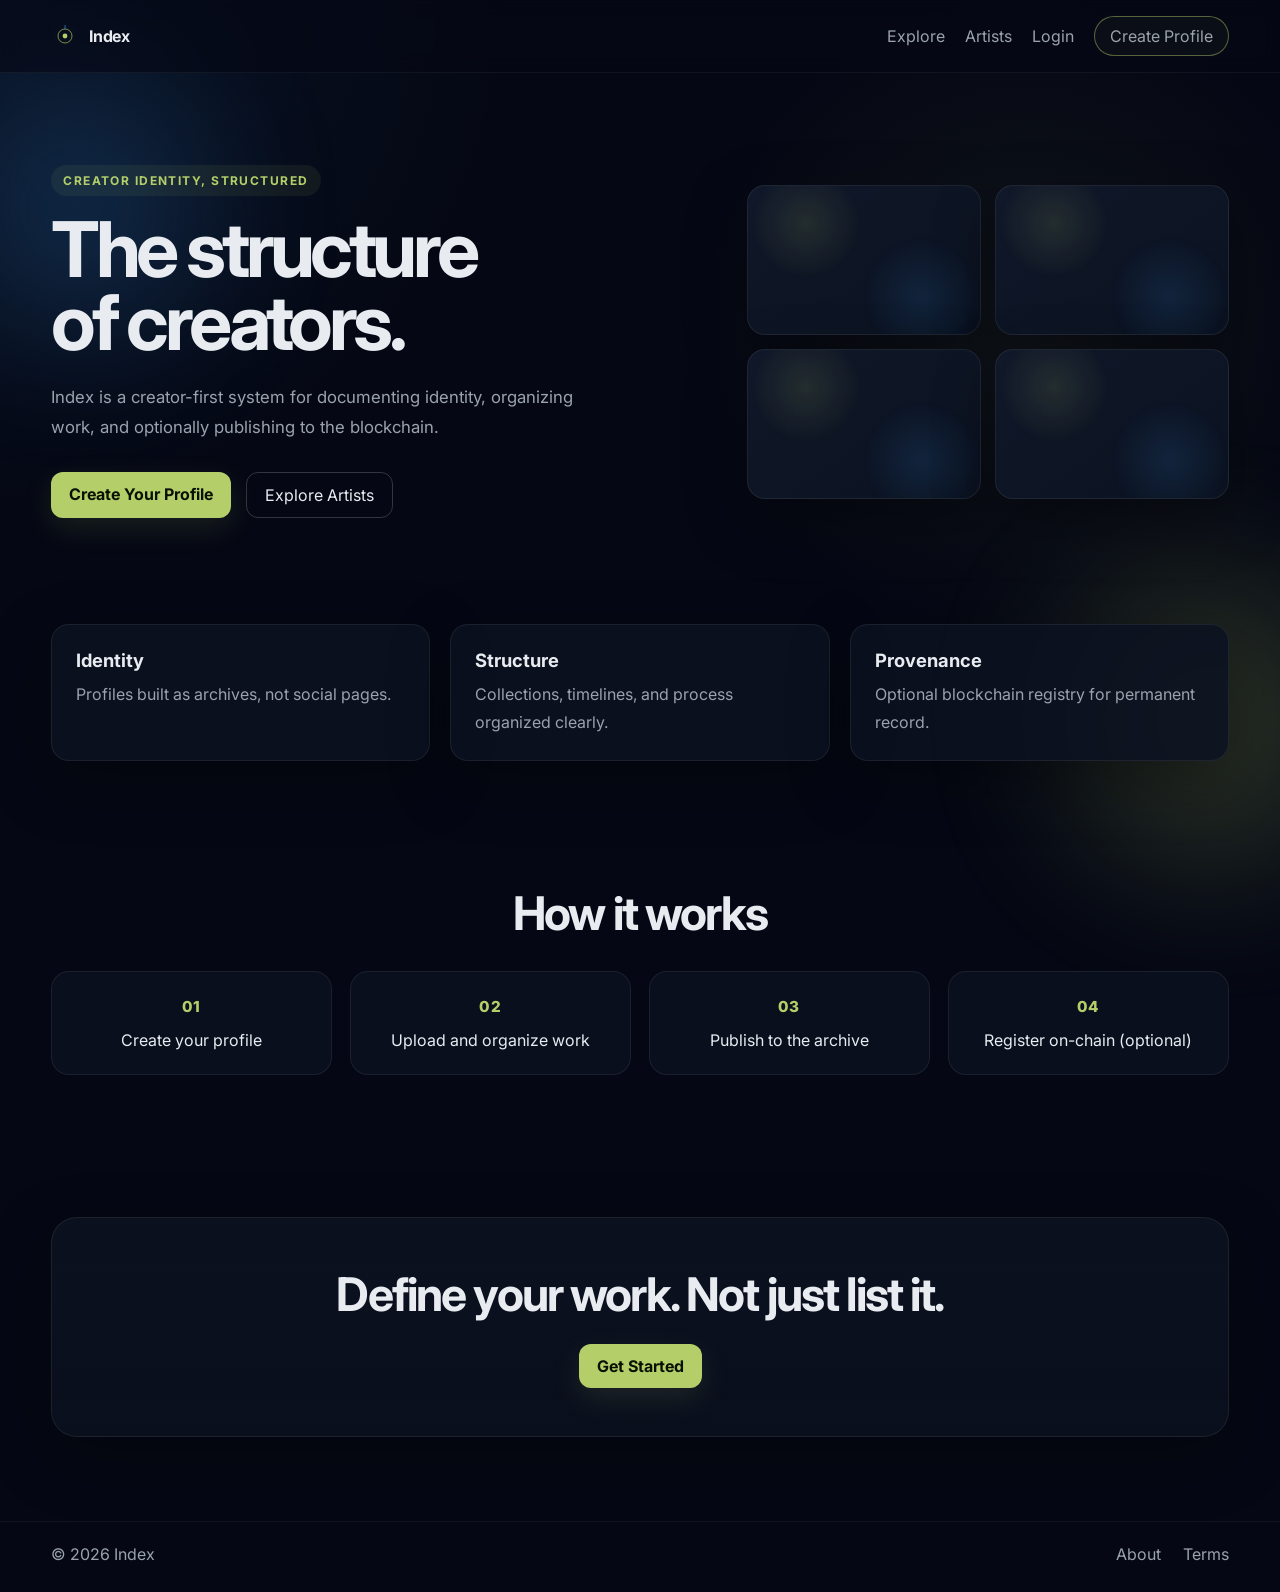
==== index.html @ c453631f "first commit" ====
<!DOCTYPE html>
<html lang="en">
<head>
  <meta charset="UTF-8" />
  <meta name="viewport" content="width=device-width, initial-scale=1.0"/>
  <title>Index — The Structure of Creators</title>
  <link rel="stylesheet" href="styles.css"/>
  <link href="https://fonts.googleapis.com/css2?family=Inter:wght@400;500;600;700;800&display=swap" rel="stylesheet">
</head>
<body>

  <div class="bg-orb bg-orb-1"></div>
  <div class="bg-orb bg-orb-2"></div>

  <!-- NAV -->
  <header class="nav fade-in">
    <div class="container nav-inner">

      <div class="logo">
        <a href="index.html">
            <svg class="logo-mark" width="28" height="28" viewBox="0 0 64 64" fill="none">
            <circle cx="32" cy="32" r="16" stroke="#B4CF6A" stroke-width="1.5"/>
            <circle cx="32" cy="32" r="5.5" fill="#B4CF6A"/>
            <line x1="32" y1="8" x2="32" y2="15" stroke="#3A9DF7" stroke-width="1.5" stroke-linecap="round"/>
            </svg>
            <span>Index</span>
        </a>
        </div>

      <nav class="nav-links">
        <a href="explore.html">Explore</a>
        <a href="artists.html">Artists</a>
        <a href="login.html">Login</a>
        <a href="profile-create.html" class="btn-outline">Create Profile</a>
     </nav>

    </div>
  </header>

  <!-- HERO -->
  <section class="hero">
    <div class="container hero-grid">

      <div class="hero-left fade-up delay-1">
        <div class="eyebrow">CREATOR IDENTITY, STRUCTURED</div>
        <h1>
          The structure<br/>
          of creators.
        </h1>

        <p>
          Index is a creator-first system for documenting identity,
          organizing work, and optionally publishing to the blockchain.
        </p>

        <div class="hero-actions">
            <a href="profile-create.html" class="btn-primary">Create Your Profile</a>
            <a href="artists.html" class="btn-ghost">Explore Artists</a>
        </div>
      </div>

      <div class="hero-right fade-up delay-2">
        <div class="hero-art-grid">
          <div class="art-card art-card-1"></div>
          <div class="art-card art-card-2"></div>
          <div class="art-card art-card-3"></div>
          <div class="art-card art-card-4"></div>
        </div>
      </div>

    </div>
  </section>

  <!-- VALUE -->
  <section class="value">
    <div class="container value-grid">
      <div class="value-card fade-up delay-1">
        <h3>Identity</h3>
        <p>Profiles built as archives, not social pages.</p>
      </div>

      <div class="value-card fade-up delay-2">
        <h3>Structure</h3>
        <p>Collections, timelines, and process organized clearly.</p>
      </div>

      <div class="value-card fade-up delay-3">
        <h3>Provenance</h3>
        <p>Optional blockchain registry for permanent record.</p>
      </div>
    </div>
  </section>

  <!-- HOW IT WORKS -->
  <section class="steps">
    <div class="container fade-up">
      <h2>How it works</h2>

      <div class="steps-grid">
        <div class="step-card">
          <span>01</span>
          <p>Create your profile</p>
        </div>
        <div class="step-card">
          <span>02</span>
          <p>Upload and organize work</p>
        </div>
        <div class="step-card">
          <span>03</span>
          <p>Publish to the archive</p>
        </div>
        <div class="step-card">
          <span>04</span>
          <p>Register on-chain (optional)</p>
        </div>
      </div>
    </div>
  </section>

  <!-- CTA -->
  <section class="cta">
    <div class="container fade-up">
      <h2>Define your work. Not just list it.</h2>
      <button class="btn-primary">Get Started</button>
    </div>
  </section>

  <!-- FOOTER -->
  <footer class="footer fade-in">
    <div class="container footer-inner">
      <span>© 2026 Index</span>
      <div>
        <a href="#">About</a>
        <a href="#">Terms</a>
      </div>
    </div>
  </footer>

</body>
</html>
---- styles.css ----
:root {
  --bg: #050814;
  --panel: #0c1220;
  --panel-2: #11192b;

  --text: #e8ecf1;
  --muted: #9aa3ad;

  --accent: #b4cf6a;
  --accent2: #3a9df7;

  --border: rgba(255,255,255,0.07);
  --shadow: 0 20px 60px rgba(0,0,0,0.35);
}

* {
  box-sizing: border-box;
}

html {
  scroll-behavior: smooth;
}

body {
  margin: 0;
  font-family: "Inter", sans-serif;
  background:
    radial-gradient(circle at top left, rgba(58,157,247,0.08), transparent 25%),
    radial-gradient(circle at 80% 20%, rgba(180,207,106,0.06), transparent 20%),
    var(--bg);
  color: var(--text);
  overflow-x: hidden;
  position: relative;
}

.container {
  width: min(1200px, 92%);
  margin: auto;
  position: relative;
  z-index: 2;
}

a {
  text-decoration: none;
  color: inherit;
}

button {
  font: inherit;
  cursor: pointer;
  transition: transform 0.25s ease, box-shadow 0.25s ease, background 0.25s ease, border-color 0.25s ease;
}


/* BACKGROUND ORBS */
.bg-orb {
  position: fixed;
  border-radius: 999px;
  filter: blur(80px);
  opacity: 0.22;
  pointer-events: none;
  z-index: 0;
  animation: drift 14s ease-in-out infinite alternate;
}

.bg-orb-1 {
  width: 240px;
  height: 240px;
  background: var(--accent2);
  top: 90px;
  left: -40px;
}

.bg-orb-2 {
  width: 280px;
  height: 280px;
  background: var(--accent);
  bottom: 40px;
  right: -70px;
  animation-duration: 18s;
}

/* NAV */
.nav {
  border-bottom: 1px solid rgba(255,255,255,0.05);
  backdrop-filter: blur(10px);
  background: rgba(5, 8, 20, 0.6);
  position: sticky;
  top: 0;
  z-index: 20;
}

.nav-inner {
  display: flex;
  justify-content: space-between;
  align-items: center;
  min-height: 72px;
}

.logo {
  display: flex;
  align-items: center;
  gap: 10px;
  font-weight: 700;
  letter-spacing: -0.02em;
}

.logo-mark {
  filter: drop-shadow(0 0 8px rgba(180, 207, 106, 0.18));
  animation: logoPulse 4.5s ease-in-out infinite;
}

.nav-links {
  display: flex;
  gap: 20px;
  align-items: center;
}

.nav-links a {
  color: var(--muted);
  transition: color 0.2s ease;
}

.nav-links a:hover {
  color: var(--text);
}

.btn-outline {
  border: 1px solid rgba(180, 207, 106, 0.45);
  padding: 9px 15px;
  border-radius: 999px;
  background: rgba(180, 207, 106, 0.04);

  transition: box-shadow 0.25s ease, border-color 0.25s ease;
}

.btn-outline:hover {
  border-color: var(--accent);

  box-shadow:
    0 0 0 2px rgba(180, 207, 106, 0.18),
    0 0 12px rgba(180, 207, 106, 0.28);
}

/* HERO */
.hero {
  padding: 92px 0 72px;
}

.hero-grid {
  display: grid;
  grid-template-columns: 1.15fr 0.85fr;
  gap: 44px;
  align-items: center;
}

.eyebrow {
  display: inline-block;
  margin-bottom: 18px;
  padding: 8px 12px;
  border-radius: 999px;
  background: rgba(180, 207, 106, 0.08);
  color: var(--accent);
  font-size: 12px;
  font-weight: 700;
  letter-spacing: 0.12em;
}

.hero-left h1 {
  font-size: clamp(2.8rem, 6vw, 5rem);
  line-height: 0.95;
  letter-spacing: -0.06em;
  margin: 0 0 22px;
}

.hero-left p {
  color: var(--muted);
  max-width: 560px;
  font-size: 1.05rem;
  line-height: 1.8;
}

.hero-actions {
  margin-top: 30px;
  display: flex;
  gap: 15px;
  flex-wrap: wrap;
}

.btn-primary {
  background: var(--accent);
  color: #0a1102;
  padding: 12px 18px;
  border-radius: 12px;
  border: none;
  font-weight: 700;

  box-shadow: 0 10px 30px rgba(180, 207, 106, 0.12);
  transition: box-shadow 0.25s ease, background 0.25s ease;
}

.btn-primary:hover {
  box-shadow:
    0 0 0 2px rgba(180, 207, 106, 0.25),
    0 0 18px rgba(180, 207, 106, 0.35),
    0 10px 30px rgba(180, 207, 106, 0.18);

  background: #c3db7c;
}

.btn-ghost {
  background: transparent;
  border: 1px solid rgba(255,255,255,0.18);
  color: var(--text);
  padding: 12px 18px;
  border-radius: 12px;

  transition: box-shadow 0.25s ease, border-color 0.25s ease, background 0.25s ease;
}

.btn-ghost:hover {
  border-color: rgba(180, 207, 106, 0.4);

  box-shadow:
    0 0 0 2px rgba(180, 207, 106, 0.18),
    0 0 14px rgba(180, 207, 106, 0.25);

  background: rgba(180, 207, 106, 0.05);
}

/* HERO ART */
.hero-art-grid {
  display: grid;
  grid-template-columns: repeat(2, 1fr);
  gap: 14px;
}

.art-card {
  background:
    linear-gradient(145deg, rgba(17,25,43,0.95), rgba(11,18,32,0.98));
  border: 1px solid var(--border);
  border-radius: 18px;
  box-shadow: var(--shadow);
  min-height: 150px;
  position: relative;
  overflow: hidden;
  transition: transform 0.3s ease, border-color 0.3s ease;
}

.art-card::before {
  content: "";
  position: absolute;
  inset: 0;
  background:
    radial-gradient(circle at 25% 25%, rgba(180,207,106,0.14), transparent 28%),
    radial-gradient(circle at 75% 75%, rgba(58,157,247,0.14), transparent 30%);
  opacity: 0.9;
}

.art-card:hover {
  transform: translateY(-4px) scale(1.01);
  border-color: rgba(180, 207, 106, 0.22);
}

.art-card-1 { animation: floatCard 6s ease-in-out infinite; }
.art-card-2 { animation: floatCard 7.5s ease-in-out infinite 0.6s; }
.art-card-3 { animation: floatCard 6.8s ease-in-out infinite 1.2s; }
.art-card-4 { animation: floatCard 8s ease-in-out infinite 0.9s; }

/* VALUE */
.value {
  padding: 34px 0 66px;
}

.value-grid {
  display: grid;
  grid-template-columns: repeat(3, 1fr);
  gap: 20px;
}

.value-card {
  background: rgba(12, 18, 32, 0.88);
  border: 1px solid var(--border);
  padding: 24px;
  border-radius: 18px;
  box-shadow: var(--shadow);
  transition: transform 0.25s ease, border-color 0.25s ease;
}

.value-card:hover {
  transform: translateY(-4px);
  border-color: rgba(58,157,247,0.22);
}

.value-card h3 {
  margin-top: 0;
  margin-bottom: 10px;
  font-size: 1.15rem;
}

.value-card p {
  margin: 0;
  color: var(--muted);
  line-height: 1.7;
}

/* STEPS */
.steps {
  padding: 58px 0 72px;
  text-align: center;
}

.steps h2,
.cta h2 {
  margin: 0 0 18px;
  font-size: clamp(2rem, 4vw, 2.9rem);
  letter-spacing: -0.04em;
}

.steps-grid {
  display: grid;
  grid-template-columns: repeat(4, 1fr);
  margin-top: 30px;
  gap: 18px;
}

.step-card {
  background: rgba(12, 18, 32, 0.82);
  border: 1px solid var(--border);
  border-radius: 18px;
  padding: 24px 18px;
  transition: transform 0.25s ease, border-color 0.25s ease;
}

.step-card:hover {
  transform: translateY(-4px);
  border-color: rgba(180, 207, 106, 0.22);
}

.step-card span {
  display: inline-block;
  margin-bottom: 14px;
  color: var(--accent);
  font-weight: 800;
  font-size: 0.95rem;
  letter-spacing: 0.08em;
}

.step-card p {
  margin: 0;
  color: var(--text);
}

/* CTA */
.cta {
  padding: 70px 0 84px;
  text-align: center;
}

.cta .container {
  background: linear-gradient(180deg, rgba(12,18,32,0.92), rgba(12,18,32,0.72));
  border: 1px solid var(--border);
  border-radius: 26px;
  padding: 48px 24px;
  box-shadow: var(--shadow);
}

.cta h2 {
  margin-bottom: 22px;
}

/* FOOTER */
.footer {
  border-top: 1px solid rgba(255,255,255,0.05);
  padding: 22px 0 28px;
}

.footer-inner {
  display: flex;
  justify-content: space-between;
  gap: 18px;
  color: var(--muted);
}

.footer-inner a {
  margin-left: 18px;
}

.footer-inner a:hover {
  color: var(--text);
}

/* REVEAL ANIMATIONS */
.fade-in {
  animation: fadeIn 0.9s ease forwards;
}

.fade-up {
  opacity: 0;
  transform: translateY(18px);
  animation: fadeUp 0.9s ease forwards;
}

.delay-1 { animation-delay: 0.12s; }
.delay-2 { animation-delay: 0.28s; }
.delay-3 { animation-delay: 0.44s; }

/* KEYFRAMES */
@keyframes fadeIn {
  from { opacity: 0; }
  to { opacity: 1; }
}

@keyframes fadeUp {
  from {
    opacity: 0;
    transform: translateY(18px);
  }
  to {
    opacity: 1;
    transform: translateY(0);
  }
}

@keyframes floatCard {
  0% { transform: translateY(0px); }
  50% { transform: translateY(-8px); }
  100% { transform: translateY(0px); }
}

@keyframes logoPulse {
  0% {
    transform: scale(1);
    filter: drop-shadow(0 0 4px rgba(180, 207, 106, 0.14));
  }
  50% {
    transform: scale(1.03);
    filter: drop-shadow(0 0 10px rgba(180, 207, 106, 0.24));
  }
  100% {
    transform: scale(1);
    filter: drop-shadow(0 0 4px rgba(180, 207, 106, 0.14));
  }
}

@keyframes drift {
  0% { transform: translate(0, 0) scale(1); }
  100% { transform: translate(18px, -12px) scale(1.05); }
}

/* RESPONSIVE */
@media (max-width: 980px) {
  .hero-grid,
  .value-grid,
  .steps-grid {
    grid-template-columns: 1fr;
  }

  .hero {
    padding-top: 64px;
  }

  .hero-right {
    max-width: 620px;
  }
}

@media (max-width: 720px) {
  .nav-inner,
  .footer-inner {
    flex-direction: column;
    align-items: flex-start;
    justify-content: center;
    padding: 14px 0;
  }

  .nav-links {
    flex-wrap: wrap;
  }

  .hero-art-grid {
    grid-template-columns: 1fr 1fr;
  }

  .art-card {
    min-height: 120px;
  }
}

/* ACCESSIBILITY */
@media (prefers-reduced-motion: reduce) {
  *,
  *::before,
  *::after {
    animation: none !important;
    transition: none !important;
    scroll-behavior: auto !important;
  }
}

/* SECOND HALF AND OTHER PAGES */
.page-hero {
  padding: 72px 0 34px;
}

.page-hero h1 {
  font-size: clamp(2.4rem, 5vw, 4.4rem);
  line-height: 0.96;
  letter-spacing: -0.05em;
  margin: 0 0 16px;
}

.page-hero p {
  max-width: 720px;
  color: var(--muted);
  line-height: 1.8;
  margin: 0;
}

.page-section {
  padding: 20px 0 70px;
}

.grid-3 {
  display: grid;
  grid-template-columns: repeat(3, 1fr);
  gap: 20px;
}

.grid-2 {
  display: grid;
  grid-template-columns: repeat(2, 1fr);
  gap: 20px;
}

.card-pad {
  padding: 22px;
}

.card-title {
  margin: 0 0 8px;
  font-size: 1.1rem;
}

.card-copy {
  margin: 0;
  color: var(--muted);
  line-height: 1.75;
}

.artist-thumb,
.explore-thumb {
  height: 180px;
  border-radius: 14px;
  border: 1px solid rgba(255,255,255,0.06);
  background:
    linear-gradient(rgba(0,0,0,0.16), rgba(0,0,0,0.24)),
    radial-gradient(circle at 25% 25%, rgba(180,207,106,0.16), transparent 28%),
    radial-gradient(circle at 75% 70%, rgba(58,157,247,0.16), transparent 30%),
    #151d2f;
  margin-bottom: 16px;
}

.meta-row {
  display: flex;
  flex-wrap: wrap;
  gap: 10px;
  margin-top: 14px;
}

.meta-pill {
  padding: 8px 12px;
  border-radius: 999px;
  color: var(--text);
  background: rgba(58,157,247,0.08);
  border: 1px solid rgba(58,157,247,0.14);
  font-size: 0.9rem;
}

.form-grid {
  display: grid;
  gap: 16px;
}

.field {
  display: grid;
  gap: 8px;
}

.field label {
  color: var(--muted);
  font-size: 0.92rem;
  font-weight: 600;
}

.field input,
.field textarea {
  width: 100%;
  background: rgba(255,255,255,0.02);
  color: var(--text);
  border: 1px solid rgba(255,255,255,0.08);
  border-radius: 12px;
  padding: 14px 14px;
  font: inherit;
  outline: none;
  transition: border-color 0.25s ease, box-shadow 0.25s ease, background 0.25s ease;
}

.field input:focus,
.field textarea:focus {
  border-color: rgba(180, 207, 106, 0.34);
  box-shadow:
    0 0 0 1px rgba(180, 207, 106, 0.16),
    0 0 14px rgba(180, 207, 106, 0.08);
  background: rgba(255,255,255,0.03);
}

.field textarea {
  min-height: 140px;
  resize: vertical;
}

.login-wrap {
  min-height: calc(100vh - 180px);
  display: grid;
  place-items: center;
}

.login-panel {
  width: min(520px, 100%);
  padding: 28px;
}

.link-row {
  display: flex;
  gap: 18px;
  flex-wrap: wrap;
  margin-top: 18px;
}

.text-link {
  color: var(--accent);
}

.text-link:hover {
  color: #d3e78b;
}

@media (max-width: 980px) {
  .grid-3,
  .grid-2 {
    grid-template-columns: 1fr;
  }
}

/* THE THIRD PART PROFILE AND ARTWORK DETAIL PAGES */

.artist-hero-grid {
  display: grid;
  grid-template-columns: 1.1fr 0.9fr;
  gap: 20px;
  align-items: stretch;
}

.artist-layout {
  display: grid;
  grid-template-columns: 1.2fr 0.8fr;
  gap: 20px;
}

.artist-sidebar {
  display: grid;
  gap: 20px;
  align-content: start;
}

.artist-avatar-xl {
  min-height: 320px;
  border-radius: 18px;
  border: 1px solid rgba(255,255,255,0.06);
  background:
    linear-gradient(rgba(0,0,0,0.14), rgba(0,0,0,0.24)),
    radial-gradient(circle at 25% 25%, rgba(180,207,106,0.18), transparent 28%),
    radial-gradient(circle at 75% 70%, rgba(58,157,247,0.18), transparent 30%),
    #151d2f;
}

.section-header {
  display: flex;
  align-items: center;
  justify-content: space-between;
  gap: 16px;
  margin-bottom: 20px;
}

.section-title {
  margin: 0 0 10px;
  font-size: 1.5rem;
  letter-spacing: -0.03em;
}

.index-quote {
  margin: 0;
  padding: 18px 18px;
  border-left: 3px solid var(--accent);
  border-radius: 12px;
  background: rgba(180, 207, 106, 0.05);
  color: var(--text);
  line-height: 1.8;
}

.timeline-list {
  display: grid;
  gap: 14px;
}

.timeline-row {
  display: grid;
  grid-template-columns: 80px 1fr;
  gap: 14px;
  padding-top: 14px;
  border-top: 1px solid rgba(255,255,255,0.06);
}

.timeline-row span {
  color: var(--accent);
  font-weight: 700;
}

.timeline-row p {
  margin: 0;
  color: var(--muted);
  line-height: 1.75;
}

.sidebar-group + .sidebar-group,
.detail-group + .detail-group {
  margin-top: 20px;
}

.sidebar-label {
  display: block;
  margin-bottom: 8px;
  color: var(--muted);
  font-size: 0.86rem;
  font-weight: 700;
  letter-spacing: 0.08em;
  text-transform: uppercase;
}

.work-thumb {
  height: 220px;
  border-radius: 14px;
  border: 1px solid rgba(255,255,255,0.06);
  background:
    linear-gradient(rgba(0,0,0,0.16), rgba(0,0,0,0.24)),
    radial-gradient(circle at 25% 25%, rgba(180,207,106,0.16), transparent 28%),
    radial-gradient(circle at 75% 70%, rgba(58,157,247,0.16), transparent 30%),
    #1a2336;
  margin-bottom: 16px;
}

.artwork-layout {
  display: grid;
  grid-template-columns: 1.2fr 0.8fr;
  gap: 20px;
  align-items: start;
}

.artwork-display {
  min-height: 620px;
  border-radius: 18px;
  border: 1px solid rgba(255,255,255,0.06);
  background:
    linear-gradient(rgba(0,0,0,0.12), rgba(0,0,0,0.24)),
    radial-gradient(circle at 25% 25%, rgba(180,207,106,0.12), transparent 28%),
    radial-gradient(circle at 75% 70%, rgba(58,157,247,0.14), transparent 30%),
    #182236;
}

@media (max-width: 980px) {
  .artist-hero-grid,
  .artist-layout,
  .artwork-layout {
    grid-template-columns: 1fr;
  }

  .artwork-display {
    min-height: 420px;
  }
}

/* SHARED CLICKABLE CARD STYLES */
.card-link {
  display: block;
  color: inherit;
  text-decoration: none;
}

.card-link:focus-visible {
  outline: 2px solid rgba(180, 207, 106, 0.5);
  outline-offset: 4px;
  border-radius: 18px;
}

.logo a {
  display: flex;
  align-items: center;
  gap: 10px;
  color: inherit;
  text-decoration: none;
}

.footer-inner a {
  color: inherit;
  text-decoration: none;
}
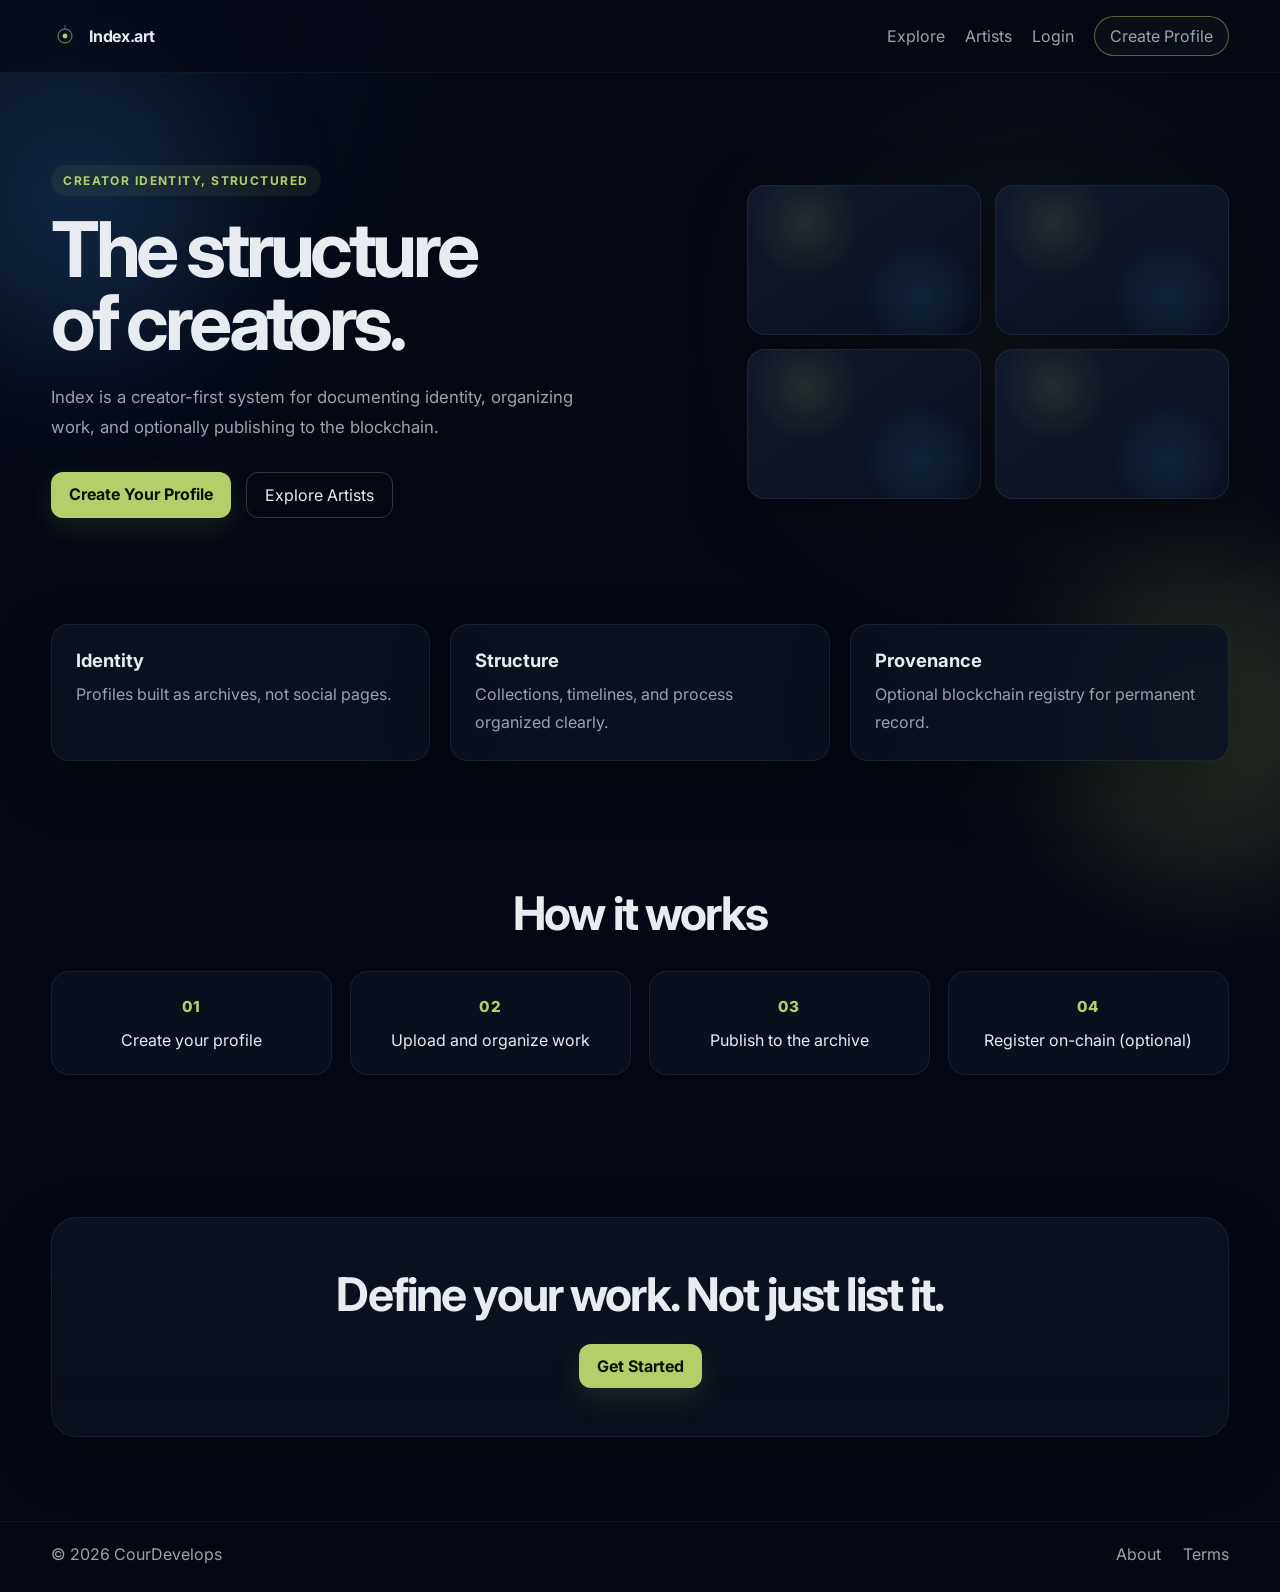
==== commit ffdfbae3: "stage 1 for prototype" ====
--- a/index.html
+++ b/index.html
@@ -23,7 +23,7 @@
             <circle cx="32" cy="32" r="5.5" fill="#B4CF6A"/>
             <line x1="32" y1="8" x2="32" y2="15" stroke="#3A9DF7" stroke-width="1.5" stroke-linecap="round"/>
             </svg>
-            <span>Index</span>
+            <span>Index.art</span>
         </a>
         </div>
 
@@ -128,7 +128,7 @@
   <!-- FOOTER -->
   <footer class="footer fade-in">
     <div class="container footer-inner">
-      <span>© 2026 Index</span>
+      <span>© 2026 CourDevelops</span>
       <div>
         <a href="#">About</a>
         <a href="#">Terms</a>
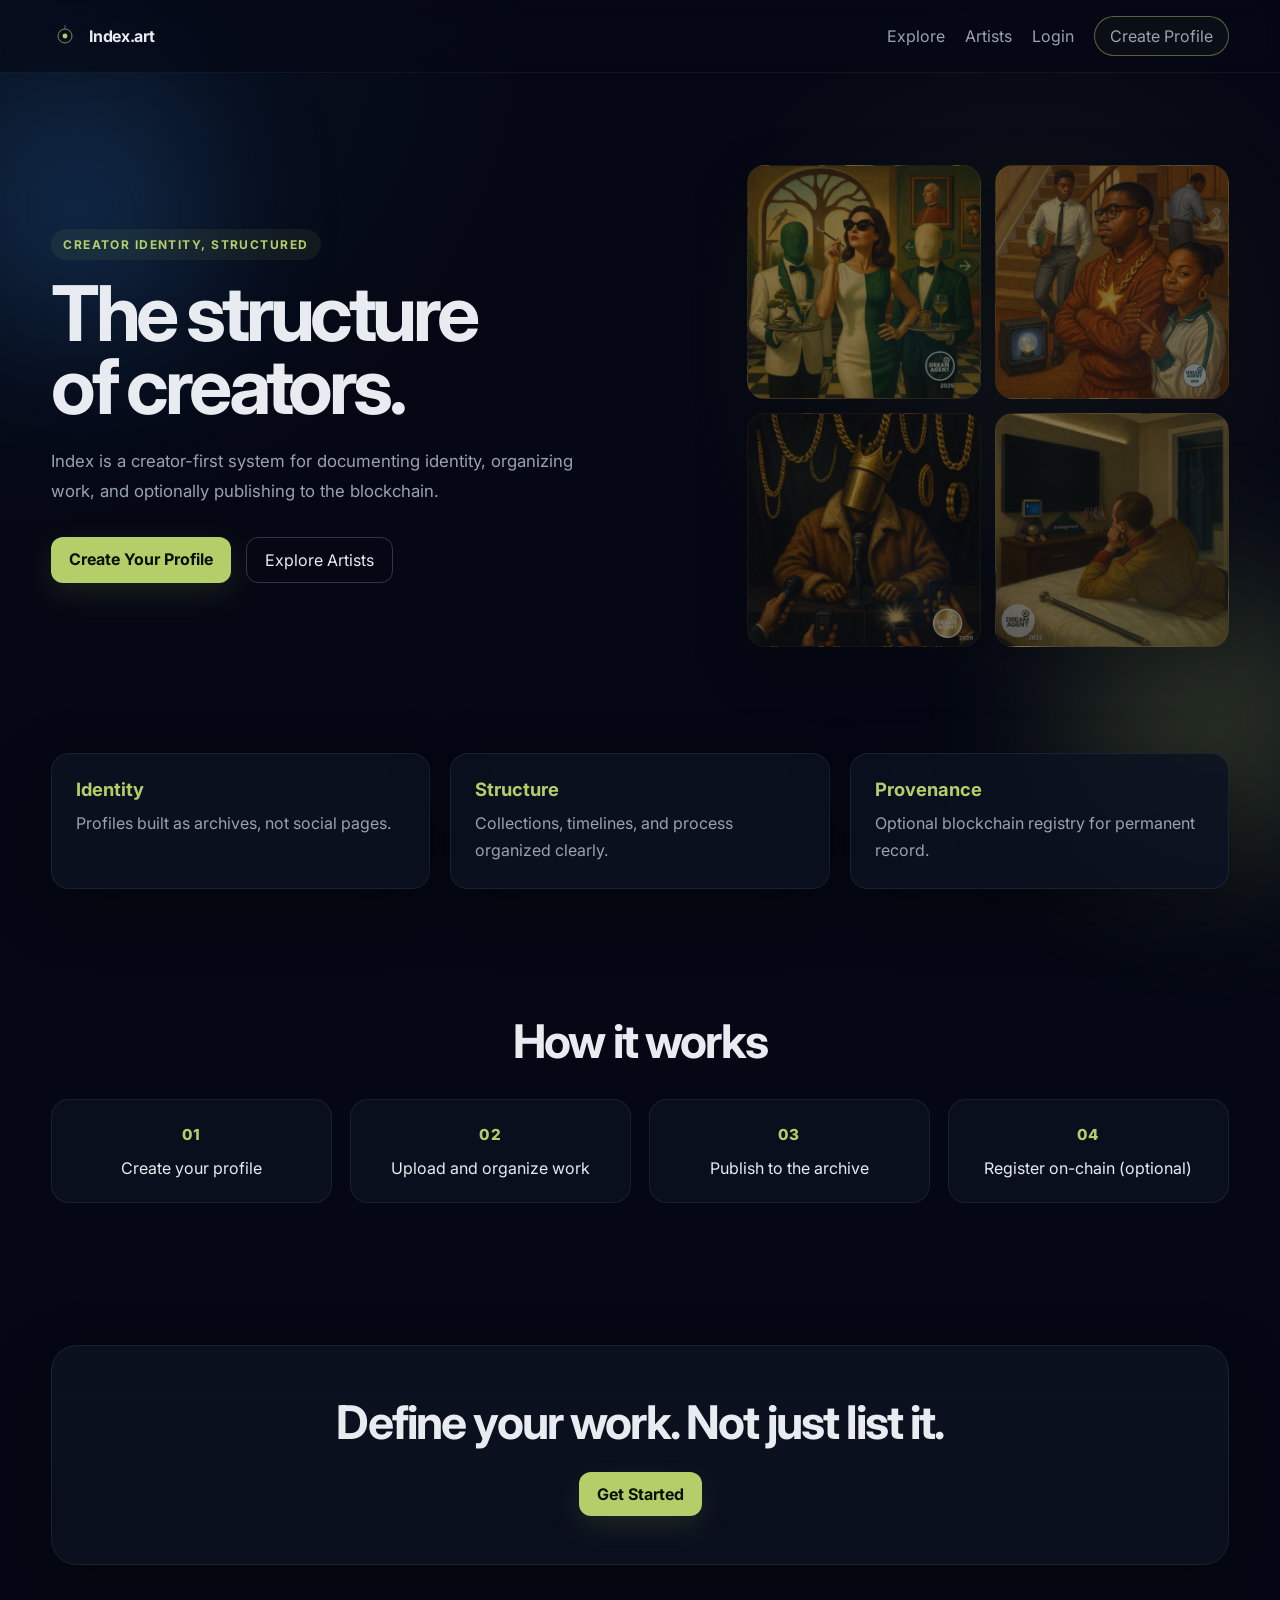
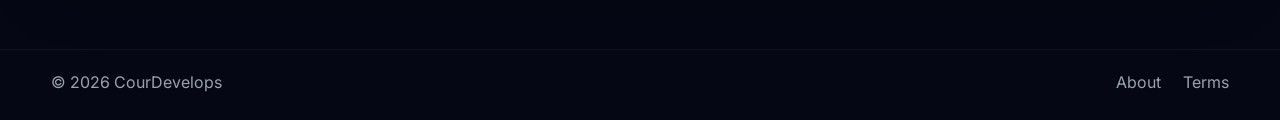
==== commit 196d95ff: "front page prototype" ====
--- a/index.html
+++ b/index.html
@@ -5,6 +5,7 @@
   <meta name="viewport" content="width=device-width, initial-scale=1.0"/>
   <title>Index — The Structure of Creators</title>
   <link rel="stylesheet" href="styles.css"/>
+  <link rel="icon" href="favicon.svg" type="image/svg+xml"/>
   <link href="https://fonts.googleapis.com/css2?family=Inter:wght@400;500;600;700;800&display=swap" rel="stylesheet">
 </head>
 <body>
@@ -27,6 +28,12 @@
         </a>
         </div>
 
+      <button class="hamburger" aria-label="Menu">
+        <span></span>
+        <span></span>
+        <span></span>
+      </button>
+
       <nav class="nav-links">
         <a href="explore.html">Explore</a>
         <a href="artists.html">Artists</a>
@@ -34,6 +41,15 @@
         <a href="profile-create.html" class="btn-outline">Create Profile</a>
      </nav>
 
+    </div>
+
+    <div class="mobile-menu">
+      <nav class="mobile-nav-links">
+        <a href="explore.html">Explore</a>
+        <a href="artists.html">Artists</a>
+        <a href="login.html">Login</a>
+        <a href="profile-create.html" class="btn-outline">Create Profile</a>
+      </nav>
     </div>
   </header>
 
@@ -61,10 +77,18 @@
 
       <div class="hero-right fade-up delay-2">
         <div class="hero-art-grid">
-          <div class="art-card art-card-1"></div>
-          <div class="art-card art-card-2"></div>
-          <div class="art-card art-card-3"></div>
-          <div class="art-card art-card-4"></div>
+          <div class="art-card art-card-1">
+            <!-- <img src="./img/demo/binary_tree.png" alt="Binary Tree by Dream Agent"/> -->
+          </div>
+          <div class="art-card art-card-2">
+            <!-- <img src="./img/demo/conrads_house.png" style="height: 150px;" alt="Conrad's House by Dream Agent"/> -->
+          </div>
+          <div class="art-card art-card-3">
+            <!-- <img src="./img/demo/fractal_geometry.png" alt="Fractal Geometry by Dream Agent"/> -->
+          </div>
+          <div class="art-card art-card-4">
+            <!-- <img src="./img/demo/algorithmic_art.png" alt="Algorithmic Art by Dream Agent"/> -->
+          </div>
         </div>
       </div>
 
@@ -136,5 +160,14 @@
     </div>
   </footer>
 
+  <script>
+    const hamburger = document.querySelector('.hamburger');
+    const mobileMenu = document.querySelector('.mobile-menu');
+
+    hamburger.addEventListener('click', () => {
+      mobileMenu.classList.toggle('open');
+    });
+  </script>
+
 </body>
 </html>
--- a/styles.css
+++ b/styles.css
@@ -142,6 +142,51 @@
     0 0 12px rgba(180, 207, 106, 0.28);
 }
 
+.hamburger {
+  display: none;
+  flex-direction: column;
+  background: none;
+  border: none;
+  cursor: pointer;
+  padding: 10px;
+}
+
+.hamburger span {
+  width: 25px;
+  height: 3px;
+  background: var(--accent);
+  margin: 3px 0;
+  transition: 0.3s;
+}
+
+.mobile-menu {
+  display: none;
+  position: absolute;
+  top: 100%;
+  left: 0;
+  width: 100%;
+  background: rgba(5, 8, 20, 0.95);
+  backdrop-filter: blur(10px);
+  border-bottom: 1px solid rgba(255,255,255,0.05);
+}
+
+.mobile-nav-links {
+  display: flex;
+  flex-direction: column;
+  gap: 20px;
+  padding: 20px;
+  align-items: center;
+}
+
+.mobile-nav-links a {
+  color: var(--muted);
+  transition: color 0.2s ease;
+}
+
+.mobile-nav-links a:hover {
+  color: var(--text);
+}
+
 /* HERO */
 .hero {
   padding: 92px 0 72px;
@@ -237,11 +282,12 @@
 
 .art-card {
   background:
-    linear-gradient(145deg, rgba(17,25,43,0.95), rgba(11,18,32,0.98));
+    linear-gradient(145deg, rgba(17,25,43,0.7), rgba(11,18,32,0.75));
   border: 1px solid var(--border);
   border-radius: 18px;
   box-shadow: var(--shadow);
   min-height: 150px;
+  aspect-ratio: 1;
   position: relative;
   overflow: hidden;
   transition: transform 0.3s ease, border-color 0.3s ease;
@@ -254,7 +300,7 @@
   background:
     radial-gradient(circle at 25% 25%, rgba(180,207,106,0.14), transparent 28%),
     radial-gradient(circle at 75% 75%, rgba(58,157,247,0.14), transparent 30%);
-  opacity: 0.9;
+  opacity: 0.6;
 }
 
 .art-card:hover {
@@ -296,6 +342,7 @@
   margin-top: 0;
   margin-bottom: 10px;
   font-size: 1.15rem;
+  color: var(--accent);
 }
 
 .value-card p {
@@ -466,7 +513,13 @@
 }
 
 @media (max-width: 720px) {
-  .nav-inner,
+  .nav-inner {
+    flex-direction: row;
+    justify-content: space-between;
+    align-items: center;
+    padding: 14px 0;
+  }
+
   .footer-inner {
     flex-direction: column;
     align-items: flex-start;
@@ -475,7 +528,15 @@
   }
 
   .nav-links {
-    flex-wrap: wrap;
+    display: none;
+  }
+
+  .hamburger {
+    display: flex;
+  }
+
+  .mobile-menu.open {
+    display: block;
   }
 
   .hero-art-grid {
@@ -814,4 +875,32 @@
 .footer-inner a {
   color: inherit;
   text-decoration: none;
+}
+
+.art-card-1 {
+  background-image: url('./img/demo/binary_tree.png');
+  background-size: cover;
+  background-position: center;
+  opacity: .5;
+}
+
+.art-card-2 {
+  background-image: url('./img/demo/conrads_house.png');
+  background-size: cover;
+  background-position: center;
+  opacity: .5;
+}
+
+.art-card-3 {
+  background-image: url('./img/demo/mean_and_clean.png');
+  background-size: cover;
+  background-position: center;
+  opacity: .5;
+}
+
+.art-card-4 {
+  background-image: url('./img/demo/prince_carl.png');
+  background-size: cover;
+  background-position: center;
+  opacity: .5;
 }
